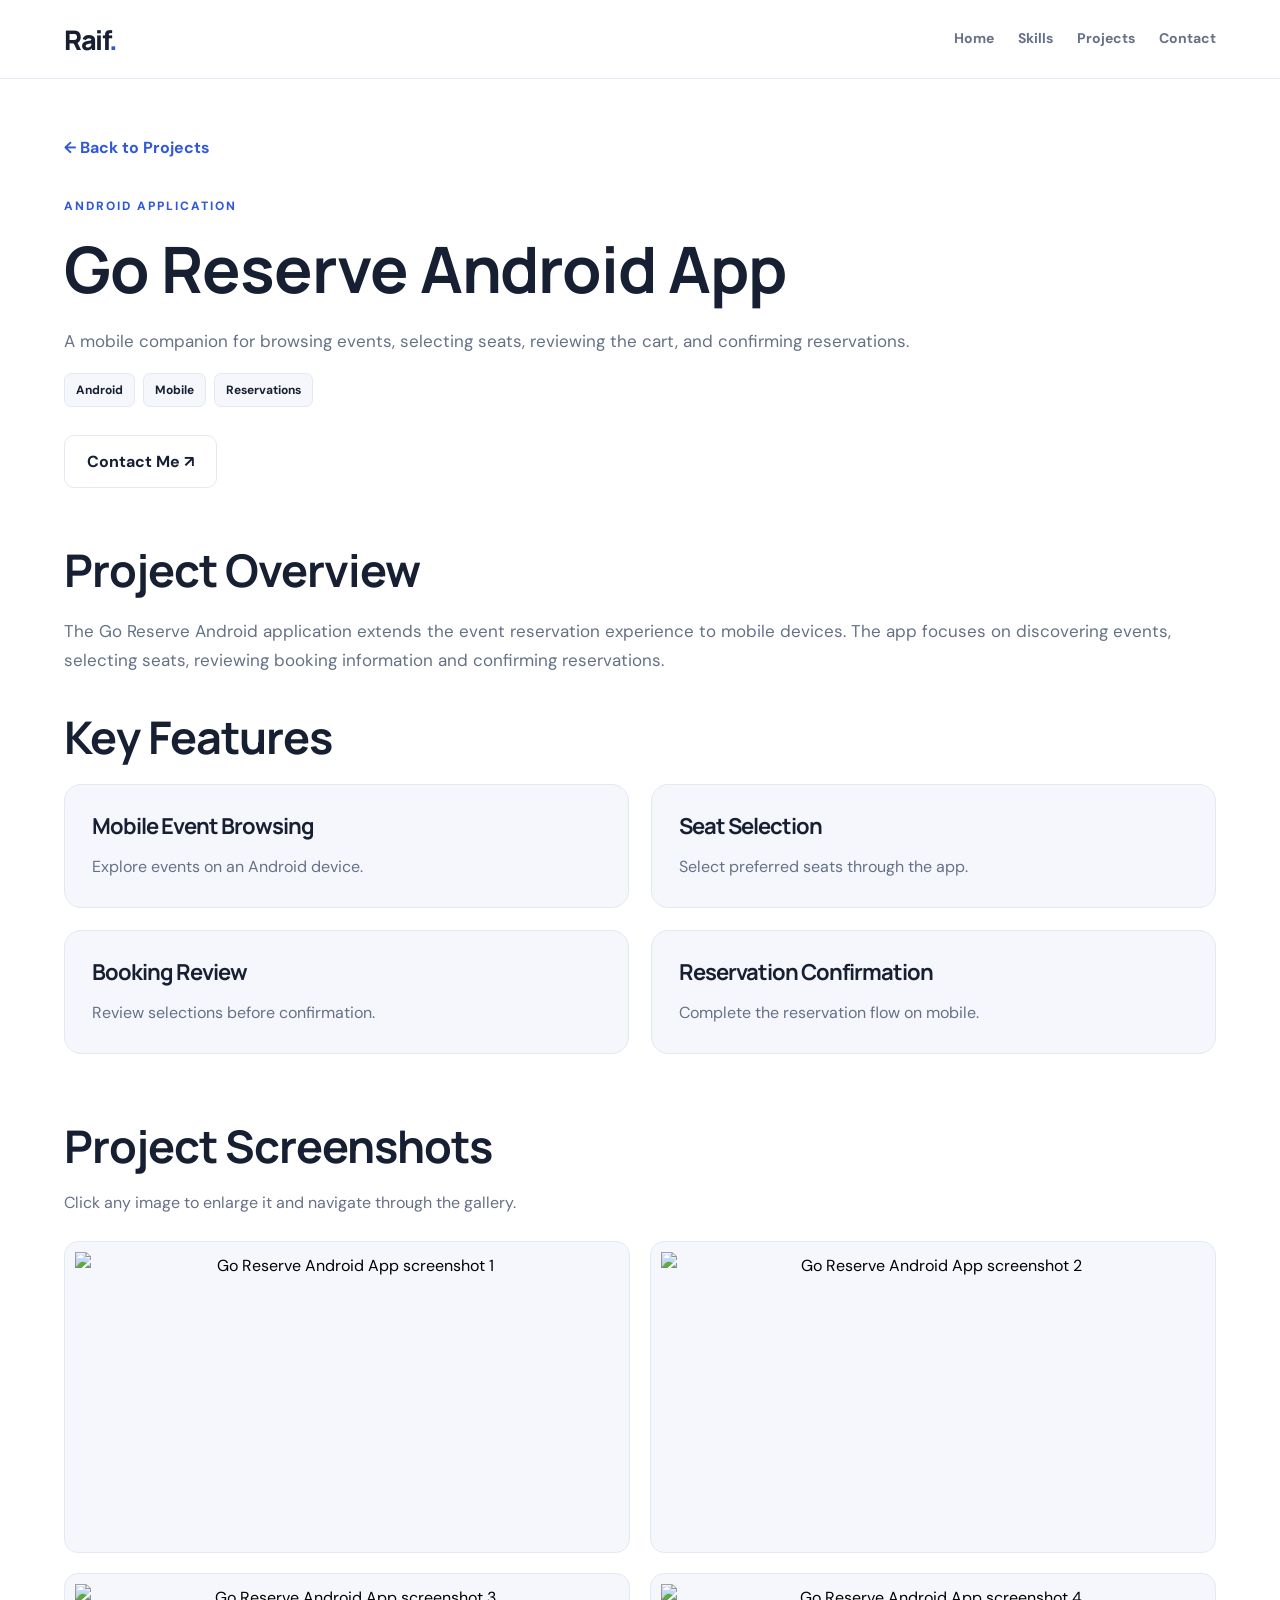
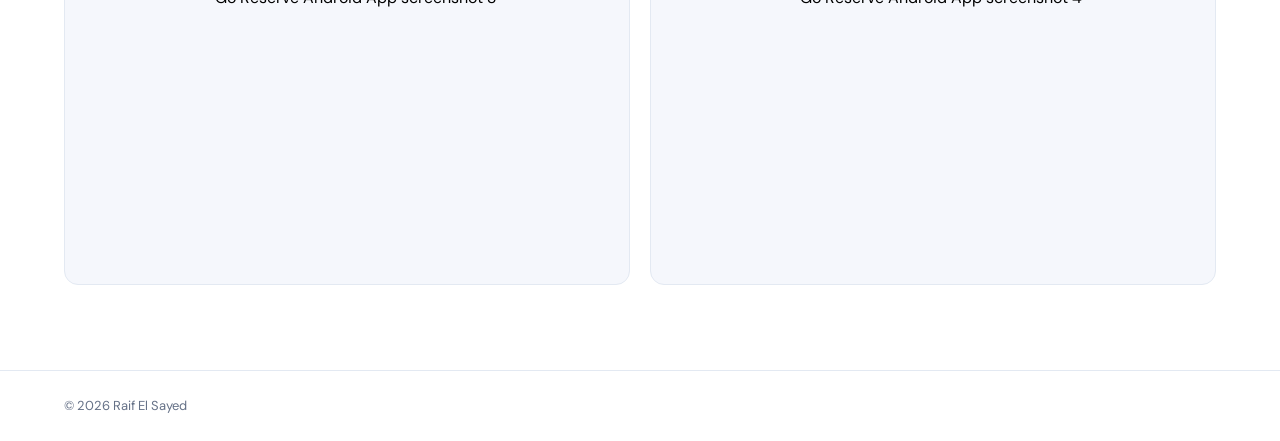
==== android.html @ dcd31631 "Add files via upload" ====
<!DOCTYPE html><html lang="en"><head><meta charset="UTF-8"><meta name="viewport" content="width=device-width,initial-scale=1"><meta name="description" content="Raif El Sayed — Management Information Systems graduate, development projects and portfolio."><title>Go Reserve Android App | Raif El Sayed</title><link rel="stylesheet" href="style.css"><script src="script.js" defer></script></head><body><header class="site-header"><div class="container nav-wrap"><a class="brand" href="index.html#home">Raif<span>.</span></a><nav aria-label="Main navigation"><a href="index.html#home">Home</a><a href="index.html#skills">Skills</a><a href="index.html#projects">Projects</a><a href="index.html#contact">Contact</a></nav></div></header><main class="container project-page"><a class="back-link" href="index.html#projects">← Back to Projects</a><section class="project-intro"><p class="eyebrow">ANDROID APPLICATION</p><h1>Go Reserve Android App</h1><p class="project-description">A mobile companion for browsing events, selecting seats, reviewing the cart, and confirming reservations.</p><div class="tags"><span>Android</span><span>Mobile</span><span>Reservations</span></div><div class="actions"><a class="button button-outline" href="index.html#contact">Contact Me ↗</a></div></section><section class="project-content"><h2>Project Overview</h2><p>The Go Reserve Android application extends the event reservation experience to mobile devices. The app focuses on discovering events, selecting seats, reviewing booking information and confirming reservations.</p><h2>Key Features</h2><div class="features-grid"><article class="feature-card"><h3>Mobile Event Browsing</h3><p>Explore events on an Android device.</p></article><article class="feature-card"><h3>Seat Selection</h3><p>Select preferred seats through the app.</p></article><article class="feature-card"><h3>Booking Review</h3><p>Review selections before confirmation.</p></article><article class="feature-card"><h3>Reservation Confirmation</h3><p>Complete the reservation flow on mobile.</p></article></div></section><section><h2>Project Screenshots</h2><p class="muted">Click any image to enlarge it and navigate through the gallery.</p><div class="screenshots-grid"><button type="button" aria-label="Enlarge screenshot 1"><img src="https://raw.githubusercontent.com/raifelsayed-ctrl/my-portfolio/main/androidapp.jpeg" alt="Go Reserve Android App screenshot 1" loading="lazy"></button><button type="button" aria-label="Enlarge screenshot 2"><img src="https://raw.githubusercontent.com/raifelsayed-ctrl/my-portfolio/main/android-events.jpg" alt="Go Reserve Android App screenshot 2" loading="lazy"></button><button type="button" aria-label="Enlarge screenshot 3"><img src="https://raw.githubusercontent.com/raifelsayed-ctrl/my-portfolio/main/android-seats.jpg" alt="Go Reserve Android App screenshot 3" loading="lazy"></button><button type="button" aria-label="Enlarge screenshot 4"><img src="https://raw.githubusercontent.com/raifelsayed-ctrl/my-portfolio/main/android-confirmation.jpg" alt="Go Reserve Android App screenshot 4" loading="lazy"></button></div></section></main><dialog id="lightbox" class="lightbox" aria-label="Project screenshot viewer"><button class="lightbox-close" data-close aria-label="Close image viewer">✕</button><img alt="Enlarged project screenshot"><div class="lightbox-controls"><button data-prev aria-label="Previous image">← Previous</button><span data-count></span><button data-next aria-label="Next image">Next →</button></div></dialog><footer class="site-footer"><div class="container">© 2026 Raif El Sayed</div></footer></body></html>
---- style.css ----
@import url('https://fonts.googleapis.com/css2?family=DM+Sans:wght@400;500;600;700&family=Manrope:wght@400;600;700;800&display=swap');
:root{--ink:#172033;--muted:#657187;--blue:#3158d8;--line:#e3e9f2;--soft:#f5f7fc;--white:#fff}*{box-sizing:border-box}html{scroll-behavior:smooth;scroll-padding-top:90px}body{margin:0;color:var(--ink);font-family:'DM Sans',sans-serif;line-height:1.7}a{color:inherit;text-decoration:none}button{font:inherit}img{max-width:100%}.container{width:min(1180px,90%);margin:auto}.site-header{position:sticky;top:0;z-index:20;background:#fffffff2;backdrop-filter:blur(12px);border-bottom:1px solid var(--line)}.nav-wrap{min-height:78px;display:flex;align-items:center;justify-content:space-between;gap:20px}.brand{font:800 27px Manrope,sans-serif;letter-spacing:-1.5px}.brand span,.accent{color:var(--blue)}nav{display:flex;gap:24px;flex-wrap:wrap}nav a{font-weight:700;color:var(--muted);font-size:14px}nav a:hover,a:focus-visible{color:var(--blue)}.hero{padding:78px 0;display:flex;align-items:center;justify-content:space-between;gap:45px}.hero-copy{max-width:700px}.eyebrow{font-size:12px;letter-spacing:2px;color:var(--blue);font-weight:800;margin:0 0 16px}h1,h2,h3{font-family:Manrope,sans-serif;letter-spacing:-1px}h1{font-size:clamp(38px,5vw,70px);line-height:1.13;margin:0 0 22px}h1 span{color:var(--blue)}h2{font-size:clamp(30px,4vw,45px);line-height:1.2;margin:0 0 14px}h3{font-size:22px;line-height:1.3;margin:0 0 12px}.lead,.muted,.section-subtitle{color:var(--muted)}.lead{font-size:17px;max-width:650px}.actions{display:flex;gap:12px;flex-wrap:wrap;margin-top:28px}.button{padding:12px 22px;border-radius:10px;font-weight:700;display:inline-flex;align-items:center;justify-content:center;gap:8px;border:1px solid var(--line);transition:.2s}.button:hover{transform:translateY(-3px)}.button-primary{background:var(--blue);border-color:var(--blue);color:white}.button-outline{background:white}.hero-orbit{width:265px;height:265px;border-radius:50%;overflow:hidden;border:6px solid #edf2ff;box-shadow:0 15px 45px #3158d822}.hero-orbit img{width:100%;height:100%;object-fit:cover}.section{padding:70px 0}.soft{background:var(--soft)}.section-heading{display:flex;align-items:end;justify-content:space-between;gap:20px;margin-bottom:30px}.section-subtitle{margin:0;max-width:670px}.skills-grid,.projects-grid,.features-grid{display:grid;grid-template-columns:repeat(2,minmax(0,1fr));gap:22px}.skill-card,.project-card,.feature-card{border:1px solid var(--line);border-radius:17px;background:white;overflow:hidden;transition:transform .2s,box-shadow .2s}.skill-card,.feature-card{padding:27px}.skill-card:hover,.project-card:hover{transform:translateY(-4px);box-shadow:0 16px 35px #17203312}.skill-icon{display:grid;place-items:center;background:#edf2ff;color:var(--blue);width:43px;height:43px;border-radius:10px;font-weight:800;margin-bottom:16px}.tags{display:flex;gap:8px;flex-wrap:wrap}.tags span{background:var(--soft);border:1px solid var(--line);border-radius:7px;padding:6px 11px;font-size:12px;font-weight:700}.language-item{display:flex;justify-content:space-between;gap:10px;padding:10px 0;border-bottom:1px solid var(--line)}.language-item:last-child{border:0}.language-level{color:var(--blue);font-size:12px;font-weight:700}.project-gallery{position:relative;height:290px;background:#f0f4fa}.gallery-image{display:none;width:100%;height:100%;object-fit:contain}.gallery-image.active{display:block}.gallery-arrow{position:absolute;top:50%;transform:translateY(-50%);border:1px solid var(--line);border-radius:50%;width:39px;height:39px;background:#fffffff0;cursor:pointer}.gallery-arrow:hover{background:var(--blue);color:white}.previous{left:12px}.next{right:12px}.gallery-counter{position:absolute;right:12px;bottom:12px;background:#172033d9;color:white;border-radius:16px;padding:3px 11px;font-size:12px}.project-details{padding:26px}.project-type{font-size:11px;letter-spacing:1.5px;color:var(--blue);font-weight:800;margin:0 0 6px}.project-details>p:not(.project-type){color:var(--muted);font-size:15px}.project-title-link:hover{color:var(--blue)}.project-actions{margin-top:20px}.contact-links{display:grid;grid-template-columns:repeat(2,minmax(0,1fr));gap:14px;margin-top:30px}.contact-link{padding:20px;background:white;border:1px solid var(--line);border-radius:12px;display:flex;flex-direction:column;overflow-wrap:anywhere}.contact-link:hover{border-color:var(--blue)}.contact-label{font-size:12px;color:var(--muted);font-weight:700}.site-footer{border-top:1px solid var(--line);padding:24px 0;color:var(--muted);font-size:13px}.project-page{padding:55px 0 85px}.back-link{display:inline-block;color:var(--blue);font-weight:700;margin-bottom:35px}.project-intro{max-width:850px;margin-bottom:55px}.project-intro h1{margin-bottom:22px}.project-description,.project-content>p{font-size:17px;color:var(--muted)}.project-content{margin-bottom:65px}.project-content h2{margin:35px 0 20px}.feature-card{background:var(--soft)}.feature-card p{margin:0;color:var(--muted)}.screenshots-grid{display:grid;grid-template-columns:repeat(2,minmax(0,1fr));gap:20px;margin-top:25px}.screenshots-grid button{border:1px solid var(--line);border-radius:14px;background:var(--soft);padding:10px;cursor:zoom-in;min-width:0}.screenshots-grid img{display:block;width:100%;height:290px;object-fit:contain}.lightbox{border:0;padding:48px 20px 20px;background:#111b2bf5;color:white;max-width:96vw;max-height:96vh;border-radius:12px}.lightbox::backdrop{background:#000b}.lightbox img{display:block;max-width:90vw;max-height:75vh;object-fit:contain}.lightbox-controls{display:flex;justify-content:space-between;align-items:center;gap:16px;margin-top:12px}.lightbox button{background:#ffffff25;border:1px solid #ffffff55;border-radius:8px;color:white;padding:8px 16px;cursor:pointer}.lightbox-close{position:absolute;top:8px;right:10px}.reveal{opacity:0;transform:translateY(15px);transition:opacity .6s,transform .6s}.reveal.visible{opacity:1;transform:none}@media(max-width:850px){.hero{flex-direction:column-reverse;text-align:center;padding:45px 0}.actions{justify-content:center}.hero-orbit{width:185px;height:185px}.section{padding:48px 0}}@media(max-width:600px){.nav-wrap{flex-direction:column;justify-content:center;padding:12px 0;gap:8px}nav{justify-content:center;gap:14px}.skills-grid,.projects-grid,.features-grid,.screenshots-grid,.contact-links{grid-template-columns:1fr}.section-heading{display:block}.project-gallery{height:245px}.screenshots-grid img{height:245px}.skill-card{padding:22px}.hero h1{font-size:40px}}@media(prefers-reduced-motion:reduce){html{scroll-behavior:auto}.reveal{opacity:1;transform:none;transition:none}}
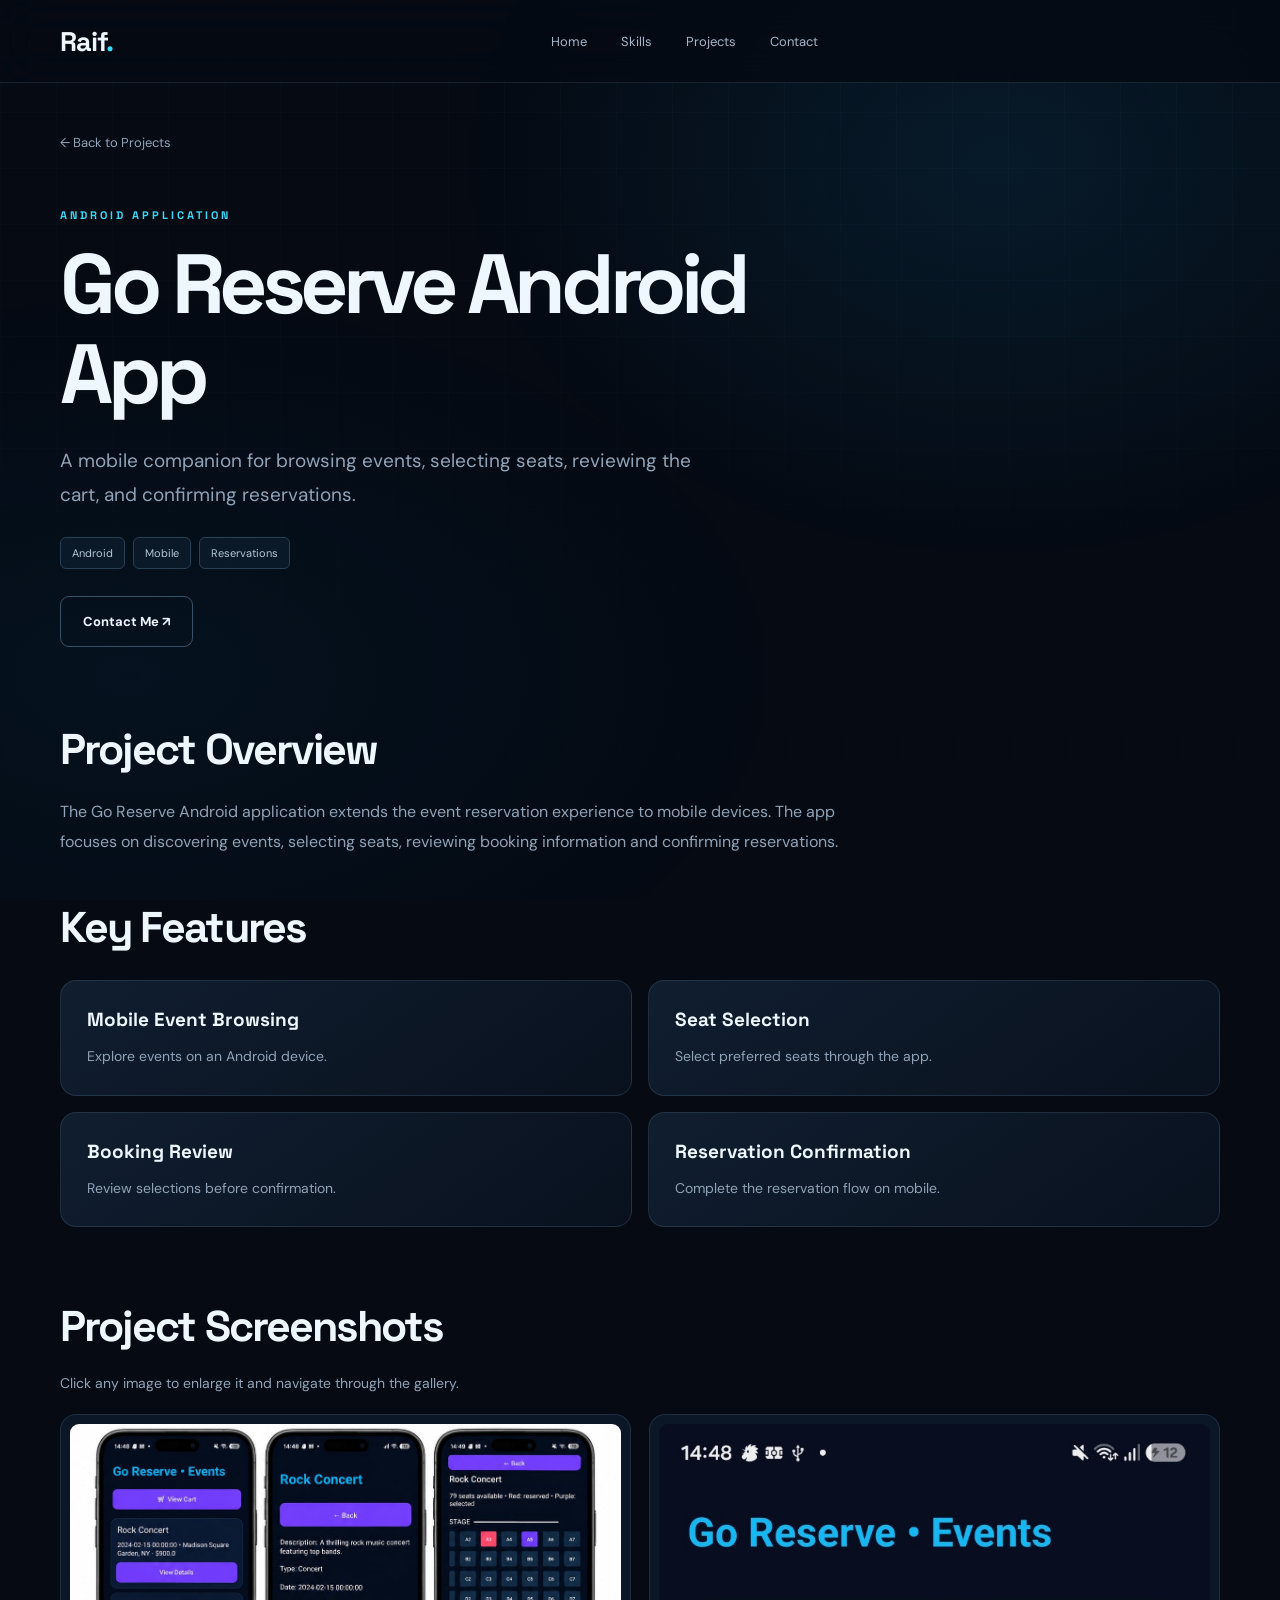
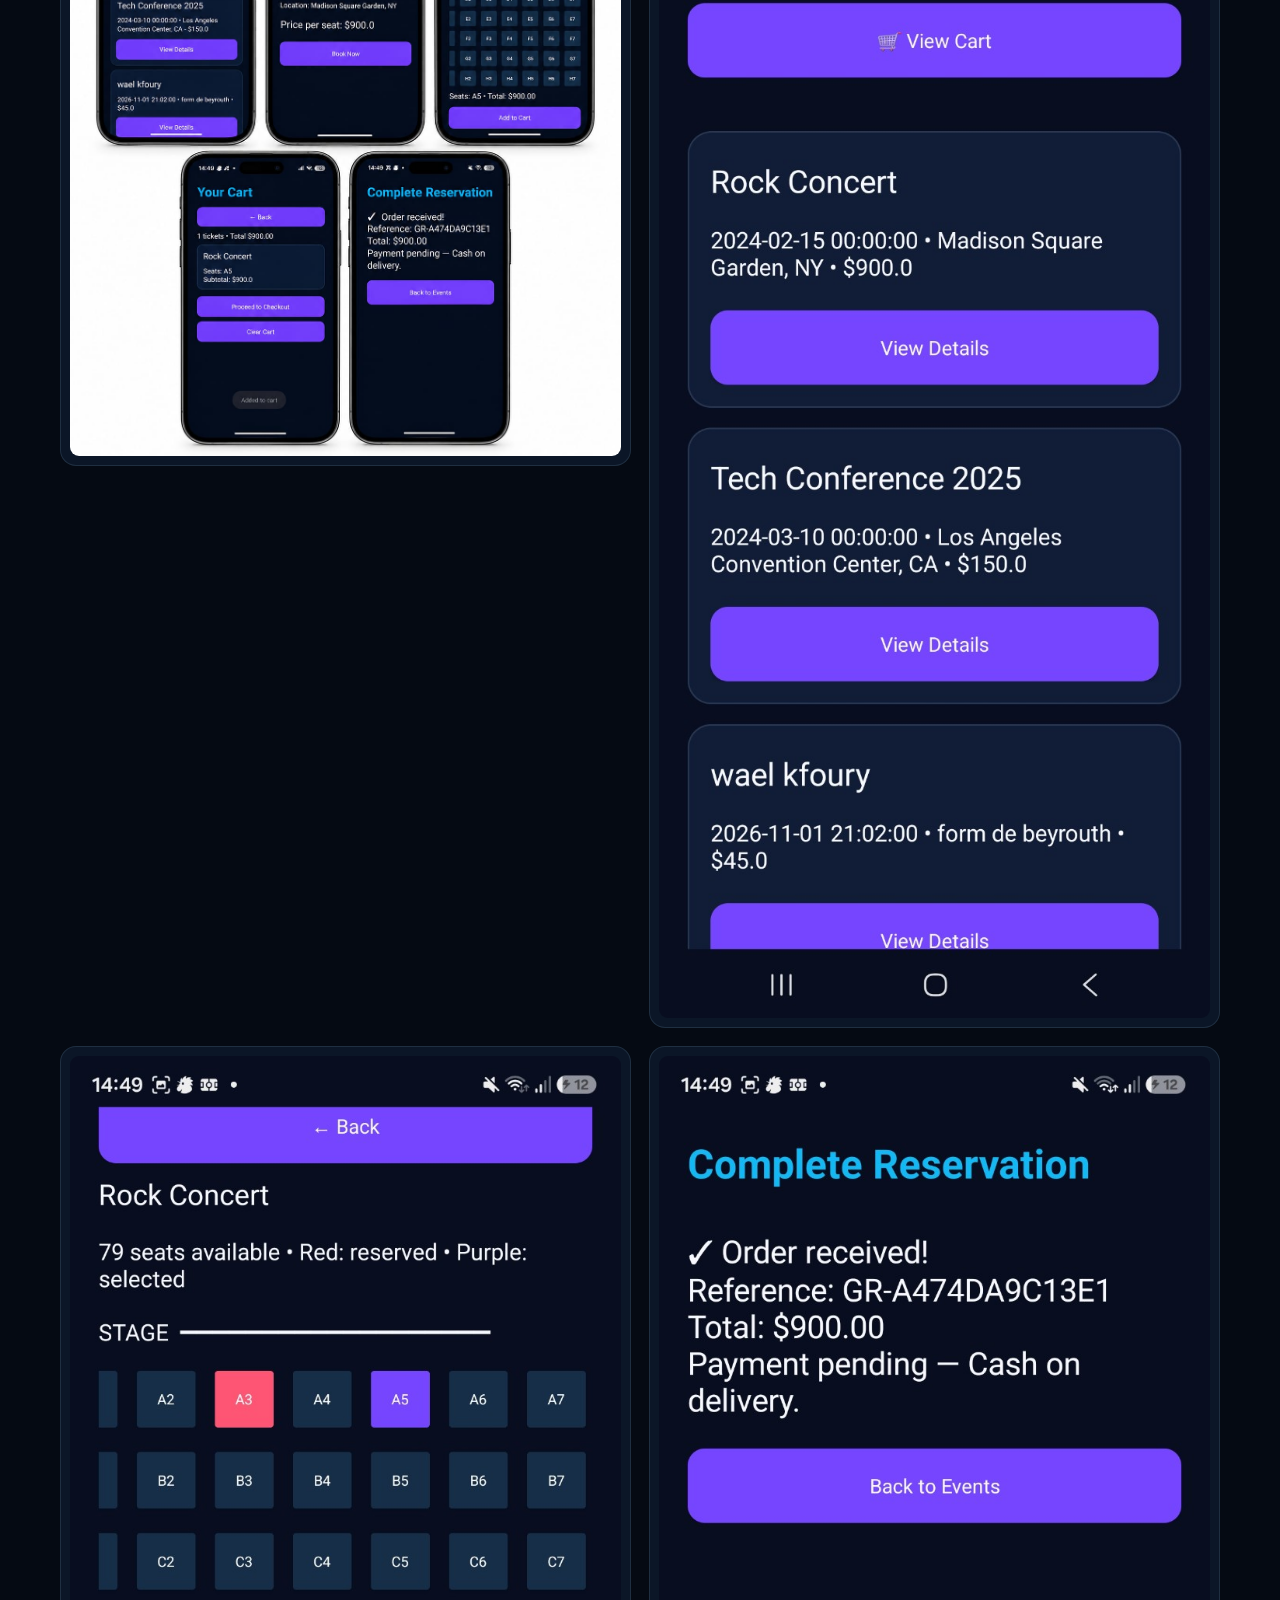
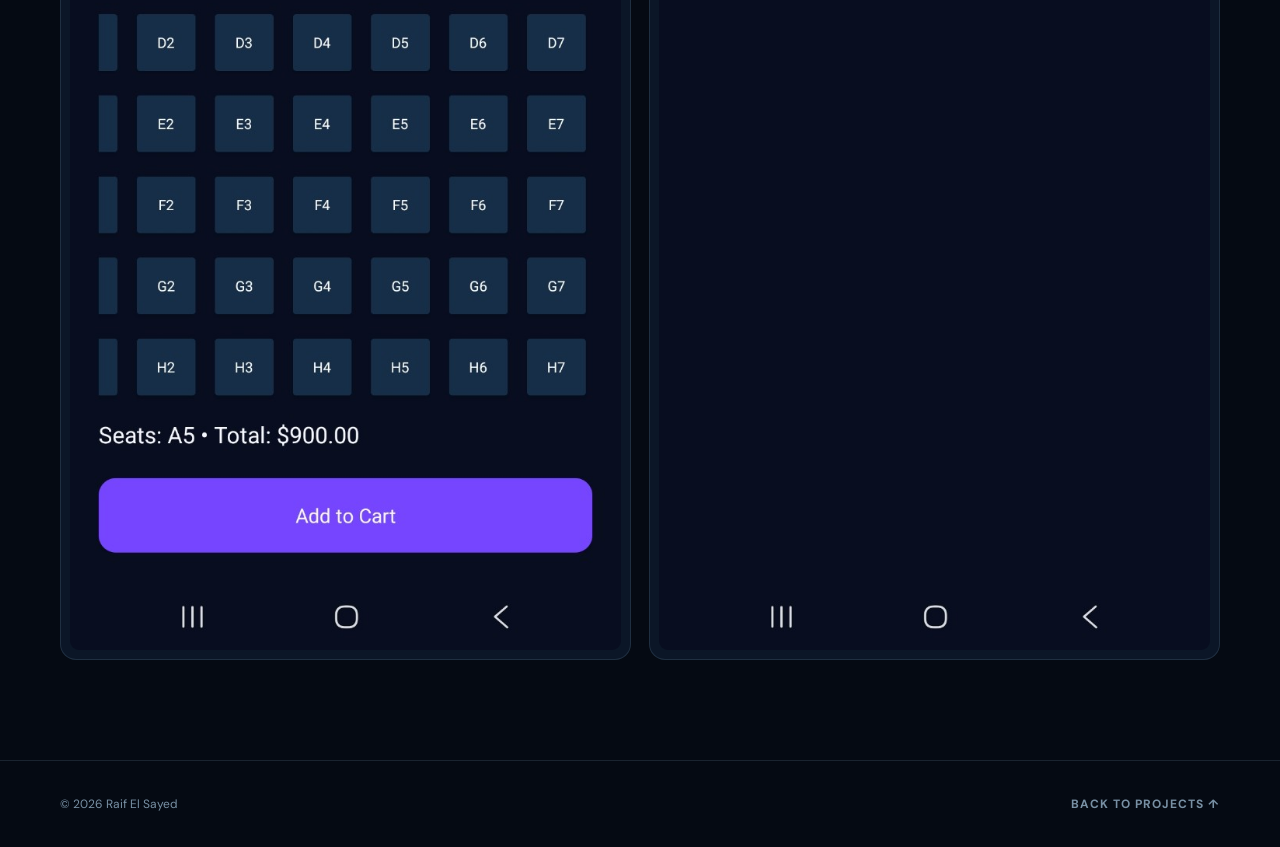
==== commit 8588f7d4: "Add files via upload" ====
--- a/android.html
+++ b/android.html
@@ -1 +1,25 @@
-<!DOCTYPE html><html lang="en"><head><meta charset="UTF-8"><meta name="viewport" content="width=device-width,initial-scale=1"><meta name="description" content="Raif El Sayed — Management Information Systems graduate, development projects and portfolio."><title>Go Reserve Android App | Raif El Sayed</title><link rel="stylesheet" href="style.css"><script src="script.js" defer></script></head><body><header class="site-header"><div class="container nav-wrap"><a class="brand" href="index.html#home">Raif<span>.</span></a><nav aria-label="Main navigation"><a href="index.html#home">Home</a><a href="index.html#skills">Skills</a><a href="index.html#projects">Projects</a><a href="index.html#contact">Contact</a></nav></div></header><main class="container project-page"><a class="back-link" href="index.html#projects">← Back to Projects</a><section class="project-intro"><p class="eyebrow">ANDROID APPLICATION</p><h1>Go Reserve Android App</h1><p class="project-description">A mobile companion for browsing events, selecting seats, reviewing the cart, and confirming reservations.</p><div class="tags"><span>Android</span><span>Mobile</span><span>Reservations</span></div><div class="actions"><a class="button button-outline" href="index.html#contact">Contact Me ↗</a></div></section><section class="project-content"><h2>Project Overview</h2><p>The Go Reserve Android application extends the event reservation experience to mobile devices. The app focuses on discovering events, selecting seats, reviewing booking information and confirming reservations.</p><h2>Key Features</h2><div class="features-grid"><article class="feature-card"><h3>Mobile Event Browsing</h3><p>Explore events on an Android device.</p></article><article class="feature-card"><h3>Seat Selection</h3><p>Select preferred seats through the app.</p></article><article class="feature-card"><h3>Booking Review</h3><p>Review selections before confirmation.</p></article><article class="feature-card"><h3>Reservation Confirmation</h3><p>Complete the reservation flow on mobile.</p></article></div></section><section><h2>Project Screenshots</h2><p class="muted">Click any image to enlarge it and navigate through the gallery.</p><div class="screenshots-grid"><button type="button" aria-label="Enlarge screenshot 1"><img src="https://raw.githubusercontent.com/raifelsayed-ctrl/my-portfolio/main/androidapp.jpeg" alt="Go Reserve Android App screenshot 1" loading="lazy"></button><button type="button" aria-label="Enlarge screenshot 2"><img src="https://raw.githubusercontent.com/raifelsayed-ctrl/my-portfolio/main/android-events.jpg" alt="Go Reserve Android App screenshot 2" loading="lazy"></button><button type="button" aria-label="Enlarge screenshot 3"><img src="https://raw.githubusercontent.com/raifelsayed-ctrl/my-portfolio/main/android-seats.jpg" alt="Go Reserve Android App screenshot 3" loading="lazy"></button><button type="button" aria-label="Enlarge screenshot 4"><img src="https://raw.githubusercontent.com/raifelsayed-ctrl/my-portfolio/main/android-confirmation.jpg" alt="Go Reserve Android App screenshot 4" loading="lazy"></button></div></section></main><dialog id="lightbox" class="lightbox" aria-label="Project screenshot viewer"><button class="lightbox-close" data-close aria-label="Close image viewer">✕</button><img alt="Enlarged project screenshot"><div class="lightbox-controls"><button data-prev aria-label="Previous image">← Previous</button><span data-count></span><button data-next aria-label="Next image">Next →</button></div></dialog><footer class="site-footer"><div class="container">© 2026 Raif El Sayed</div></footer></body></html>+<!doctype html>
+<html lang="en">
+<head>
+<meta charset="utf-8">
+<meta name="viewport" content="width=device-width, initial-scale=1">
+<meta name="description" content="Go Reserve Android App — Raif El Sayed portfolio project.">
+<title>Go Reserve Android App | Raif El Sayed</title>
+<link rel="preconnect" href="https://fonts.googleapis.com">
+<link rel="preconnect" href="https://fonts.gstatic.com" crossorigin>
+<link href="https://fonts.googleapis.com/css2?family=DM+Sans:wght@400;500;600;700&family=Space+Grotesk:wght@400;500;600;700&display=swap" rel="stylesheet">
+<link rel="stylesheet" href="style.css">
+<script src="script.js" defer></script>
+</head>
+<body>
+<div class="progress" aria-hidden="true"></div>
+<header class="site-header"><div class="container nav-wrap"><a class="brand" href="index.html#home">Raif<span>.</span></a><button class="menu-toggle" aria-label="Toggle menu" aria-expanded="false">☰</button><nav aria-label="Main navigation"><a href="index.html#home">Home</a><a href="index.html#skills">Skills</a><a href="index.html#projects">Projects</a><a href="index.html#contact">Contact</a></nav></div></header>
+<main class="container project-page">
+<a class="back-link" href="index.html#projects">← Back to Projects</a>
+<section class="project-intro"><p class="eyebrow">ANDROID APPLICATION</p><h1>Go Reserve Android App</h1><p class="project-description">A mobile companion for browsing events, selecting seats, reviewing the cart, and confirming reservations.</p><div class="tags"><span>Android</span><span>Mobile</span><span>Reservations</span></div><div class="actions"><a class="button secondary" href="index.html#contact">Contact Me ↗</a></div></section>
+<section class="project-content"><h2>Project Overview</h2><p>The Go Reserve Android application extends the event reservation experience to mobile devices. The app focuses on discovering events, selecting seats, reviewing booking information and confirming reservations.</p><h2>Key Features</h2><div class="features-grid"><article class="feature-card"><h3>Mobile Event Browsing</h3><p>Explore events on an Android device.</p></article><article class="feature-card"><h3>Seat Selection</h3><p>Select preferred seats through the app.</p></article><article class="feature-card"><h3>Booking Review</h3><p>Review selections before confirmation.</p></article><article class="feature-card"><h3>Reservation Confirmation</h3><p>Complete the reservation flow on mobile.</p></article></div></section>
+<section class="project-gallery"><h2>Project Screenshots</h2><p class="muted">Click any image to enlarge it and navigate through the gallery.</p><div class="screenshots-grid"><button type="button" aria-label="Enlarge screenshot 1"><img src="androidapp.jpeg" alt="Go Reserve Android App screenshot 1" loading="lazy"></button><button type="button" aria-label="Enlarge screenshot 2"><img src="android-events.jpg" alt="Go Reserve Android App screenshot 2" loading="lazy"></button><button type="button" aria-label="Enlarge screenshot 3"><img src="android-seats.jpg" alt="Go Reserve Android App screenshot 3" loading="lazy"></button><button type="button" aria-label="Enlarge screenshot 4"><img src="android-confirmation.jpg" alt="Go Reserve Android App screenshot 4" loading="lazy"></button></div></section>
+</main>
+<dialog id="lightbox" class="lightbox" aria-label="Project screenshot viewer"><button class="lightbox-close" data-close aria-label="Close image viewer">✕</button><img alt="Enlarged project screenshot"><div class="lightbox-controls"><button data-prev aria-label="Previous image">← Previous</button><span data-count></span><button data-next aria-label="Next image">Next →</button></div></dialog>
+<footer class="site-footer"><div class="container footer-inner"><span>© 2026 Raif El Sayed</span><a href="index.html#projects">BACK TO PROJECTS ↑</a></div></footer>
+</body></html>
--- a/style.css
+++ b/style.css
@@ -1,2 +1,897 @@
-@import url('https://fonts.googleapis.com/css2?family=DM+Sans:wght@400;500;600;700&family=Manrope:wght@400;600;700;800&display=swap');
-:root{--ink:#172033;--muted:#657187;--blue:#3158d8;--line:#e3e9f2;--soft:#f5f7fc;--white:#fff}*{box-sizing:border-box}html{scroll-behavior:smooth;scroll-padding-top:90px}body{margin:0;color:var(--ink);font-family:'DM Sans',sans-serif;line-height:1.7}a{color:inherit;text-decoration:none}button{font:inherit}img{max-width:100%}.container{width:min(1180px,90%);margin:auto}.site-header{position:sticky;top:0;z-index:20;background:#fffffff2;backdrop-filter:blur(12px);border-bottom:1px solid var(--line)}.nav-wrap{min-height:78px;display:flex;align-items:center;justify-content:space-between;gap:20px}.brand{font:800 27px Manrope,sans-serif;letter-spacing:-1.5px}.brand span,.accent{color:var(--blue)}nav{display:flex;gap:24px;flex-wrap:wrap}nav a{font-weight:700;color:var(--muted);font-size:14px}nav a:hover,a:focus-visible{color:var(--blue)}.hero{padding:78px 0;display:flex;align-items:center;justify-content:space-between;gap:45px}.hero-copy{max-width:700px}.eyebrow{font-size:12px;letter-spacing:2px;color:var(--blue);font-weight:800;margin:0 0 16px}h1,h2,h3{font-family:Manrope,sans-serif;letter-spacing:-1px}h1{font-size:clamp(38px,5vw,70px);line-height:1.13;margin:0 0 22px}h1 span{color:var(--blue)}h2{font-size:clamp(30px,4vw,45px);line-height:1.2;margin:0 0 14px}h3{font-size:22px;line-height:1.3;margin:0 0 12px}.lead,.muted,.section-subtitle{color:var(--muted)}.lead{font-size:17px;max-width:650px}.actions{display:flex;gap:12px;flex-wrap:wrap;margin-top:28px}.button{padding:12px 22px;border-radius:10px;font-weight:700;display:inline-flex;align-items:center;justify-content:center;gap:8px;border:1px solid var(--line);transition:.2s}.button:hover{transform:translateY(-3px)}.button-primary{background:var(--blue);border-color:var(--blue);color:white}.button-outline{background:white}.hero-orbit{width:265px;height:265px;border-radius:50%;overflow:hidden;border:6px solid #edf2ff;box-shadow:0 15px 45px #3158d822}.hero-orbit img{width:100%;height:100%;object-fit:cover}.section{padding:70px 0}.soft{background:var(--soft)}.section-heading{display:flex;align-items:end;justify-content:space-between;gap:20px;margin-bottom:30px}.section-subtitle{margin:0;max-width:670px}.skills-grid,.projects-grid,.features-grid{display:grid;grid-template-columns:repeat(2,minmax(0,1fr));gap:22px}.skill-card,.project-card,.feature-card{border:1px solid var(--line);border-radius:17px;background:white;overflow:hidden;transition:transform .2s,box-shadow .2s}.skill-card,.feature-card{padding:27px}.skill-card:hover,.project-card:hover{transform:translateY(-4px);box-shadow:0 16px 35px #17203312}.skill-icon{display:grid;place-items:center;background:#edf2ff;color:var(--blue);width:43px;height:43px;border-radius:10px;font-weight:800;margin-bottom:16px}.tags{display:flex;gap:8px;flex-wrap:wrap}.tags span{background:var(--soft);border:1px solid var(--line);border-radius:7px;padding:6px 11px;font-size:12px;font-weight:700}.language-item{display:flex;justify-content:space-between;gap:10px;padding:10px 0;border-bottom:1px solid var(--line)}.language-item:last-child{border:0}.language-level{color:var(--blue);font-size:12px;font-weight:700}.project-gallery{position:relative;height:290px;background:#f0f4fa}.gallery-image{display:none;width:100%;height:100%;object-fit:contain}.gallery-image.active{display:block}.gallery-arrow{position:absolute;top:50%;transform:translateY(-50%);border:1px solid var(--line);border-radius:50%;width:39px;height:39px;background:#fffffff0;cursor:pointer}.gallery-arrow:hover{background:var(--blue);color:white}.previous{left:12px}.next{right:12px}.gallery-counter{position:absolute;right:12px;bottom:12px;background:#172033d9;color:white;border-radius:16px;padding:3px 11px;font-size:12px}.project-details{padding:26px}.project-type{font-size:11px;letter-spacing:1.5px;color:var(--blue);font-weight:800;margin:0 0 6px}.project-details>p:not(.project-type){color:var(--muted);font-size:15px}.project-title-link:hover{color:var(--blue)}.project-actions{margin-top:20px}.contact-links{display:grid;grid-template-columns:repeat(2,minmax(0,1fr));gap:14px;margin-top:30px}.contact-link{padding:20px;background:white;border:1px solid var(--line);border-radius:12px;display:flex;flex-direction:column;overflow-wrap:anywhere}.contact-link:hover{border-color:var(--blue)}.contact-label{font-size:12px;color:var(--muted);font-weight:700}.site-footer{border-top:1px solid var(--line);padding:24px 0;color:var(--muted);font-size:13px}.project-page{padding:55px 0 85px}.back-link{display:inline-block;color:var(--blue);font-weight:700;margin-bottom:35px}.project-intro{max-width:850px;margin-bottom:55px}.project-intro h1{margin-bottom:22px}.project-description,.project-content>p{font-size:17px;color:var(--muted)}.project-content{margin-bottom:65px}.project-content h2{margin:35px 0 20px}.feature-card{background:var(--soft)}.feature-card p{margin:0;color:var(--muted)}.screenshots-grid{display:grid;grid-template-columns:repeat(2,minmax(0,1fr));gap:20px;margin-top:25px}.screenshots-grid button{border:1px solid var(--line);border-radius:14px;background:var(--soft);padding:10px;cursor:zoom-in;min-width:0}.screenshots-grid img{display:block;width:100%;height:290px;object-fit:contain}.lightbox{border:0;padding:48px 20px 20px;background:#111b2bf5;color:white;max-width:96vw;max-height:96vh;border-radius:12px}.lightbox::backdrop{background:#000b}.lightbox img{display:block;max-width:90vw;max-height:75vh;object-fit:contain}.lightbox-controls{display:flex;justify-content:space-between;align-items:center;gap:16px;margin-top:12px}.lightbox button{background:#ffffff25;border:1px solid #ffffff55;border-radius:8px;color:white;padding:8px 16px;cursor:pointer}.lightbox-close{position:absolute;top:8px;right:10px}.reveal{opacity:0;transform:translateY(15px);transition:opacity .6s,transform .6s}.reveal.visible{opacity:1;transform:none}@media(max-width:850px){.hero{flex-direction:column-reverse;text-align:center;padding:45px 0}.actions{justify-content:center}.hero-orbit{width:185px;height:185px}.section{padding:48px 0}}@media(max-width:600px){.nav-wrap{flex-direction:column;justify-content:center;padding:12px 0;gap:8px}nav{justify-content:center;gap:14px}.skills-grid,.projects-grid,.features-grid,.screenshots-grid,.contact-links{grid-template-columns:1fr}.section-heading{display:block}.project-gallery{height:245px}.screenshots-grid img{height:245px}.skill-card{padding:22px}.hero h1{font-size:40px}}@media(prefers-reduced-motion:reduce){html{scroll-behavior:auto}.reveal{opacity:1;transform:none;transition:none}}
+:root {
+  --bg:#050a13;
+  --panel:#0b1422;
+  --panel2:#0e1a2b;
+  --cyan:#38d9f5;
+  --text:#eef7ff;
+  --muted:#91a3b7;
+  --border:rgba(149,185,211,.15)
+}
+
+* {
+  box-sizing:border-box
+}
+
+html {
+  scroll-behavior:smooth;
+  scroll-padding-top:90px
+}
+
+body {
+  margin:0;
+  background:var(--bg);
+  color:var(--text);
+  font-family:'DM Sans',sans-serif;
+  overflow-x:hidden
+}
+
+body:before {
+  content:"";
+  position:fixed;
+  inset:0;
+  pointer-events:none;
+  z-index:-2;
+  background:radial-gradient(ellipse at 78% 18%,rgba(23,125,178,.15),transparent 38%),radial-gradient(ellipse at 10% 75%,rgba(8,90,136,.10),transparent 40%);
+  animation:ambient 12s ease-in-out infinite alternate
+}
+
+body:after {
+  content:"";
+  position:fixed;
+  inset:0;
+  z-index:-1;
+  pointer-events:none;
+  background-image:linear-gradient(rgba(128,170,190,.035) 1px,transparent 1px),linear-gradient(90deg,rgba(128,170,190,.035) 1px,transparent 1px);
+  background-size:56px 56px;
+  mask-image:linear-gradient(#000,transparent 90%)
+}
+
+@keyframes ambient {
+  to {
+  transform:scale(1.15);
+  filter:hue-rotate(24deg)
+}
+
+
+}
+
+a {
+  color:inherit;
+  text-decoration:none
+}
+
+button {
+  font:inherit
+}
+
+.container {
+  width:min(1160px,calc(100% - 48px));
+  margin:auto
+}
+
+.site-header {
+  position:sticky;
+  top:0;
+  z-index:30;
+  border-bottom:1px solid var(--border);
+  background:rgba(5,10,19,.78);
+  backdrop-filter:blur(24px)
+}
+
+.nav-wrap {
+  height:82px;
+  display:flex;
+  align-items:center;
+  gap:36px
+}
+
+.brand {
+  font:700 27px 'Space Grotesk',sans-serif;
+  letter-spacing:-1px
+}
+
+.brand span,.accent,h2 em {
+  color:var(--cyan)
+}
+
+.brand small {
+  font:500 10px 'DM Sans';
+  letter-spacing:2px;
+  color:#70869d
+}
+
+.nav-wrap nav {
+  display:flex;
+  gap:34px;
+  margin:auto
+}
+
+.nav-wrap nav a {
+  font-size:13px;
+  color:#a6b6c8;
+  transition:color .2s
+}
+
+.nav-wrap nav a:hover,.site-footer a:hover {
+  color:var(--cyan)
+}
+
+.nav-cta {
+  border:1px solid #335365;
+  border-radius:8px;
+  padding:11px 17px;
+  font-size:12px;
+  font-weight:700;
+  transition:.3s
+}
+
+.nav-cta:hover {
+  background:var(--cyan);
+  color:#06111d
+}
+
+.menu-toggle {
+  display:none
+}
+
+.progress {
+  position:fixed;
+  top:0;
+  left:0;
+  width:0;
+  height:2px;
+  background:var(--cyan);
+  z-index:100;
+  box-shadow:0 0 14px var(--cyan)
+}
+
+.cursor-glow {
+  position:fixed;
+  width:500px;
+  height:500px;
+  border-radius:50%;
+  background:radial-gradient(circle,rgba(25,165,206,.075),transparent 65%);
+  pointer-events:none;
+  z-index:0;
+  transform:translate(-50%,-50%);
+  opacity:0
+}
+
+.hero {
+  min-height:calc(100vh - 82px);
+  display:grid;
+  grid-template-columns:1.18fr .82fr;
+  align-items:center;
+  gap:55px;
+  padding-top:65px;
+  padding-bottom:55px
+}
+
+.eyebrow {
+  font:700 11px 'Space Grotesk';
+  letter-spacing:3px;
+  color:var(--cyan);
+  display:flex;
+  align-items:center;
+  gap:12px
+}
+
+.pulse {
+  height:7px;
+  width:7px;
+  border-radius:50%;
+  background:var(--cyan);
+  box-shadow:0 0 0 7px rgba(56,217,245,.09);
+  animation:pulse 2s infinite
+}
+
+@keyframes pulse {
+  50% {
+  box-shadow:0 0 0 13px rgba(56,217,245,0)
+}
+
+
+}
+
+h1,h2,h3 {
+  font-family:'Space Grotesk',sans-serif
+}
+
+h1 {
+  font-size:clamp(62px,7.4vw,106px);
+  line-height:1.02;
+  letter-spacing:-.075em;
+  margin:27px 0 28px
+}
+
+h1 span {
+  color:var(--cyan);
+  text-shadow:0 0 80px rgba(56,217,245,.18)
+}
+
+.lead {
+  font-size:15px;
+  line-height:1.95;
+  color:var(--muted);
+  max-width:640px
+}
+
+.actions {
+  display:flex;
+  gap:12px;
+  flex-wrap:wrap;
+  margin-top:35px
+}
+
+.button {
+  padding:16px 22px;
+  border-radius:9px;
+  font-size:13px;
+  font-weight:700;
+  display:inline-flex;
+  gap:25px;
+  justify-content:space-between;
+  transition:transform .25s,box-shadow .25s,border-color .25s
+}
+
+.button:hover {
+  transform:translateY(-4px)
+}
+
+.primary {
+  background:var(--cyan);
+  color:#03111b;
+  box-shadow:0 10px 45px rgba(56,217,245,.13)
+}
+
+.primary:hover {
+  box-shadow:0 12px 50px rgba(56,217,245,.3)
+}
+
+.secondary {
+  border:1px solid #385268
+}
+
+.secondary:hover {
+  border-color:var(--cyan)
+}
+
+.hero-bottom {
+  display:flex;
+  justify-content:space-between;
+  gap:10px;
+  color:#587186;
+  font-size:10px;
+  letter-spacing:2px;
+  margin-top:75px
+}
+
+.hero-art {
+  position:relative;
+  display:grid;
+  place-items:center;
+  min-height:490px
+}
+
+.photo-frame {
+  width:min(100%,380px);
+  aspect-ratio:4/5;
+  position:relative;
+  border:1px solid rgba(56,217,245,.45);
+  border-radius:190px 190px 22px 22px;
+  padding:12px;
+  transform:rotate(2deg);
+  transition:transform .5s
+}
+
+.photo-frame:hover {
+  transform:rotate(0deg) translateY(-8px)
+}
+
+.photo-frame img {
+  width:100%;
+  height:100%;
+  object-fit:cover;
+  object-position:center top;
+  border-radius:180px 180px 12px 12px;
+  filter:saturate(.82) contrast(1.07)
+}
+
+.photo-corner {
+  position:absolute;
+  width:55px;
+  height:55px;
+  border-color:var(--cyan)
+}
+
+.photo-corner.top {
+  top:-12px;
+  right:-12px;
+  border-top:2px solid;
+  border-right:2px solid
+}
+
+.photo-corner.bottom {
+  bottom:-12px;
+  left:-12px;
+  border-bottom:2px solid;
+  border-left:2px solid
+}
+
+.photo-glow {
+  position:absolute;
+  z-index:-1;
+  width:90%;
+  height:80%;
+  background:rgba(0,167,218,.2);
+  filter:blur(85px)
+}
+
+.orbit-label {
+  position:absolute;
+  right:-8px;
+  bottom:50px;
+  color:var(--cyan);
+  background:#0c1c2c;
+  border:1px solid #26506a;
+  border-radius:10px;
+  padding:15px 19px;
+  font:500 13px monospace;
+  box-shadow:0 20px 50px #0009
+}
+
+.section {
+  padding:125px 0
+}
+
+.section-soft {
+  background:linear-gradient(180deg,rgba(11,22,37,.65),rgba(7,14,26,.55));
+  border-block:1px solid rgba(120,160,190,.07)
+}
+
+.section-heading {
+  display:flex;
+  justify-content:space-between;
+  align-items:end;
+  gap:25px;
+  margin-bottom:48px
+}
+
+h2 {
+  font-size:clamp(40px,5vw,68px);
+  letter-spacing:-.065em;
+  margin:16px 0
+}
+
+h2 em {
+  font-style:normal
+}
+
+.section-subtitle {
+  color:var(--muted);
+  line-height:1.8;
+  font-size:15px;
+  max-width:550px
+}
+
+.skills-grid {
+  display:grid;
+  grid-template-columns:repeat(6,1fr);
+  gap:16px
+}
+
+.skill-card {
+  grid-column:span 2;
+  min-height:250px;
+  padding:29px;
+  background:linear-gradient(145deg,#101e30,#09111e);
+  border:1px solid var(--border);
+  border-radius:18px;
+  transition:border-color .3s,box-shadow .3s,transform .25s;
+  transform-style:preserve-3d
+}
+
+.skill-card:nth-child(4),.skill-card:nth-child(5) {
+  grid-column:span 3
+}
+
+.skill-card:hover {
+  border-color:rgba(56,217,245,.55);
+  box-shadow:0 20px 50px #0005,0 0 45px rgba(56,217,245,.05)
+}
+
+.card-number {
+  font:600 12px monospace;
+  color:var(--cyan)
+}
+
+.skill-card h3 {
+  font-size:21px;
+  letter-spacing:-.04em;
+  margin:25px 0 22px
+}
+
+.tags {
+  display:flex;
+  gap:8px;
+  flex-wrap:wrap
+}
+
+.tags span {
+  border:1px solid #284154;
+  background:rgba(24,48,69,.35);
+  border-radius:6px;
+  padding:8px 11px;
+  color:#b5c7d7;
+  font-size:11px
+}
+
+.language-row {
+  display:flex;
+  justify-content:space-between;
+  border-bottom:1px solid var(--border);
+  padding:10px 0;
+  font-size:13px;
+  color:#bdc9d7
+}
+
+.language-row strong {
+  color:var(--cyan);
+  font-weight:500
+}
+
+.project-count {
+  font:700 11px monospace;
+  color:var(--cyan);
+  border:1px solid #264454;
+  padding:13px 18px;
+  border-radius:40px;
+  white-space:nowrap
+}
+
+.projects-list {
+  display:grid;
+  gap:27px
+}
+
+.project-card {
+  display:grid;
+  grid-template-columns:1.1fr .9fr;
+  min-height:360px;
+  border:1px solid var(--border);
+  border-radius:22px;
+  background:linear-gradient(125deg,#0c1726,#0b1320);
+  overflow:hidden;
+  transition:border-color .3s,box-shadow .3s
+}
+
+.project-card:hover {
+  border-color:rgba(56,217,245,.4);
+  box-shadow:0 25px 70px #0007
+}
+
+.project-card:nth-child(even) .project-image {
+  order:2
+}
+
+.project-image {
+  position:relative;
+  display:flex;
+  align-items:center;
+  justify-content:center;
+  background:#101d2d;
+  overflow:hidden;
+  min-height:310px
+}
+
+.project-image img {
+  width:100%;
+  height:100%;
+  object-fit:cover;
+  transition:transform .7s cubic-bezier(.2,.7,.2,1),filter .5s;
+  filter:saturate(.9)
+}
+
+.project-image:hover img {
+  transform:scale(1.07);
+  filter:saturate(1.1)
+}
+
+.project-image:after {
+  content:"";
+  position:absolute;
+  inset:0;
+  background:linear-gradient(180deg,transparent 55%,rgba(2,9,17,.5));
+  pointer-events:none
+}
+
+.android-image img {
+  object-fit:contain;
+  padding:25px
+}
+
+.image-link {
+  position:absolute;
+  z-index:2;
+  bottom:22px;
+  left:22px;
+  background:var(--cyan);
+  color:#06121b;
+  font-size:11px;
+  font-weight:800;
+  padding:12px 15px;
+  border-radius:7px
+}
+
+.project-details {
+  padding:44px;
+  display:flex;
+  flex-direction:column;
+  align-items:flex-start;
+  justify-content:center
+}
+
+.project-type {
+  font:700 11px 'Space Grotesk';
+  letter-spacing:2px;
+  color:var(--cyan)
+}
+
+.project-details h3 {
+  font-size:clamp(29px,3.5vw,45px);
+  letter-spacing:-.055em;
+  margin:14px 0
+}
+
+.project-details>p:not(.project-type) {
+  font-size:14px;
+  line-height:1.9;
+  color:var(--muted);
+  margin:0 0 22px
+}
+
+.project-button {
+  display:flex;
+  justify-content:space-between;
+  gap:40px;
+  align-items:center;
+  margin-top:29px;
+  border-bottom:1px solid var(--cyan);
+  padding:0 0 12px;
+  font-size:13px;
+  font-weight:700;
+  transition:gap .3s
+}
+
+.project-button:hover {
+  gap:55px;
+  color:var(--cyan)
+}
+
+.contact-grid {
+  display:grid;
+  grid-template-columns:1fr 1fr;
+  gap:14px
+}
+
+.contact-link {
+  position:relative;
+  display:flex;
+  flex-direction:column;
+  gap:13px;
+  padding:30px;
+  background:#0c1827;
+  border:1px solid var(--border);
+  border-radius:15px;
+  min-height:130px;
+  transition:transform .3s,border-color .3s
+}
+
+.contact-link:hover {
+  transform:translateY(-5px);
+  border-color:var(--cyan)
+}
+
+.contact-link>span {
+  color:var(--cyan);
+  font-size:12px
+}
+
+.contact-link strong {
+  font:600 clamp(14px,1.6vw,20px) 'Space Grotesk';
+  overflow-wrap:anywhere
+}
+
+.contact-link b {
+  position:absolute;
+  right:25px;
+  top:27px;
+  color:var(--cyan)
+}
+
+.site-footer {
+  border-top:1px solid var(--border)
+}
+
+.footer-inner {
+  display:flex;
+  justify-content:space-between;
+  padding:35px 0;
+  font-size:12px;
+  color:#7890a4
+}
+
+.footer-inner a {
+  font-weight:700;
+  letter-spacing:1px
+}
+
+.reveal {
+  opacity:0;
+  transform:translateY(48px);
+  transition:opacity .85s,transform .85s cubic-bezier(.2,.8,.2,1)
+}
+
+.reveal.visible {
+  opacity:1;
+  transform:translateY(0)
+}
+
+::selection {
+  background:var(--cyan);
+  color:#06121b
+}
+
+@media(max-width:900px) {
+  .hero {
+  grid-template-columns:1fr;
+  gap:25px;
+  padding-top:65px
+}
+
+.hero-art {
+  min-height:380px;
+  grid-row:1
+}
+
+.photo-frame {
+  width:260px
+}
+
+.orbit-label {
+  right:12%;
+  bottom:20px
+}
+
+.hero-bottom {
+  margin-top:45px
+}
+
+.skills-grid {
+  grid-template-columns:repeat(2,1fr)
+}
+
+.skill-card,.skill-card:nth-child(4),.skill-card:nth-child(5) {
+  grid-column:span 1
+}
+
+.project-details {
+  padding:30px
+}
+
+
+}
+
+@media(max-width:650px) {
+  .container {
+  width:min(100% - 32px,1160px)
+}
+
+.nav-wrap {
+  height:68px
+}
+
+.brand small,.nav-cta {
+  display:none
+}
+
+.menu-toggle {
+  display:block;
+  margin-left:auto;
+  border:1px solid #345168;
+  color:var(--cyan);
+  background:#0b1928;
+  padding:8px 12px;
+  border-radius:7px
+}
+
+.nav-wrap nav {
+  display:none;
+  position:absolute;
+  top:68px;
+  left:0;
+  right:0;
+  flex-direction:column;
+  gap:0;
+  background:#07111d;
+  border-bottom:1px solid var(--border);
+  padding:12px 16px
+}
+
+.nav-wrap nav.open {
+  display:flex
+}
+
+.nav-wrap nav a {
+  padding:14px
+}
+
+.hero {
+  padding-top:35px
+}
+
+.hero-art {
+  min-height:310px
+}
+
+.photo-frame {
+  width:215px
+}
+
+.orbit-label {
+  right:0;
+  font-size:11px
+}
+
+.hero-bottom {
+  font-size:9px
+}
+
+h1 {
+  font-size:clamp(54px,12vw,78px)
+}
+
+.lead {
+  font-size:14px
+}
+
+.section {
+  padding:80px 0
+}
+
+.skills-grid,.contact-grid {
+  grid-template-columns:1fr
+}
+
+.skill-card,.skill-card:nth-child(4),.skill-card:nth-child(5) {
+  grid-column:auto;
+  min-height:auto
+}
+
+.section-heading {
+  align-items:start;
+  flex-direction:column
+}
+
+.project-card {
+  grid-template-columns:1fr
+}
+
+.project-card:nth-child(even) .project-image {
+  order:0
+}
+
+.project-image {
+  min-height:220px;
+  height:245px
+}
+
+.project-details {
+  padding:25px
+}
+
+.project-details h3 {
+  font-size:32px
+}
+
+.footer-inner {
+  gap:15px;
+  flex-wrap:wrap
+}
+
+.cursor-glow {
+  display:none
+}
+
+
+}
+
+@media(prefers-reduced-motion:reduce) {
+  *,*:before,*:after {
+  animation:none!important;
+  transition:none!important;
+  scroll-behavior:auto!important
+}
+
+.reveal {
+  opacity:1;
+  transform:none
+}
+
+
+}
+
+
+/* Mobile project image improvements */
+@media (max-width: 650px) {
+  .project-card,
+  .project-image,
+  .project-details {
+    width: 100%;
+    min-width: 0;
+    max-width: 100%;
+  }
+
+  .project-card {
+    grid-template-columns: minmax(0, 1fr);
+  }
+
+  .project-image {
+    height: auto;
+    min-height: 0;
+    aspect-ratio: 16 / 10;
+  }
+
+  .project-image img {
+    display: block;
+    width: 100%;
+    height: 100%;
+    max-width: 100%;
+    object-fit: contain;
+  }
+
+  .project-details {
+    overflow-wrap: anywhere;
+  }
+}
+
+
+/* PROJECT DETAIL PAGES — responsive layout and image gallery */
+.project-page{padding-top:48px;padding-bottom:100px;min-width:0}
+.back-link{display:inline-flex;align-items:center;color:var(--muted);font-size:13px;margin-bottom:46px}
+.back-link:hover{color:var(--cyan)}
+.project-intro{max-width:820px;margin-bottom:75px}
+.project-intro h1{font-size:clamp(42px,7vw,84px);letter-spacing:-.065em;line-height:1.07;margin:18px 0 24px;overflow-wrap:break-word}
+.project-description{max-width:670px;font-size:clamp(15px,2vw,19px);line-height:1.8;color:var(--muted)}
+.project-intro .tags{margin-top:25px}.project-intro .actions{margin-top:27px}
+.project-content{margin-bottom:72px}.project-content>p{max-width:780px;line-height:1.85;color:var(--muted)}
+.project-page h2{font-size:clamp(28px,4vw,43px);letter-spacing:-.045em;margin:44px 0 20px}
+.features-grid{display:grid;grid-template-columns:repeat(2,minmax(0,1fr));gap:16px;margin-top:25px}
+.feature-card{background:linear-gradient(145deg,#101e30,#09111e);border:1px solid var(--border);border-radius:16px;padding:26px;min-width:0}
+.feature-card h3{font-size:19px;margin:0 0 12px}.feature-card p{font-size:14px;line-height:1.75;color:var(--muted);margin:0}
+.project-gallery .muted{color:var(--muted);font-size:14px;margin-bottom:22px}
+.screenshots-grid{display:grid;grid-template-columns:repeat(2,minmax(0,1fr));gap:18px;align-items:start}
+.screenshots-grid button{appearance:none;display:block;width:100%;min-width:0;margin:0;padding:9px;background:#0b1627;border:1px solid var(--border);border-radius:16px;cursor:zoom-in;overflow:hidden;transition:border-color .25s,transform .25s,box-shadow .25s}
+.screenshots-grid button:hover{border-color:var(--cyan);transform:translateY(-4px);box-shadow:0 18px 45px #0007}
+.screenshots-grid img{display:block;width:100%;max-width:100%;height:auto;object-fit:contain;border-radius:9px}
+.lightbox{position:fixed;inset:0;width:min(95vw,1200px);max-width:95vw;max-height:94dvh;padding:52px 16px 18px;background:#07111d;color:var(--text);border:1px solid #345365;border-radius:16px;overflow:auto}
+.lightbox::backdrop{background:rgba(0,0,0,.88);backdrop-filter:blur(7px)}
+.lightbox>img{display:block;max-width:100%;max-height:calc(94dvh - 145px);width:auto;height:auto;object-fit:contain;margin:auto}
+.lightbox-close{position:absolute;right:12px;top:10px;background:transparent;border:0;color:var(--text);font-size:24px;cursor:pointer}
+.lightbox-controls{display:flex;align-items:center;justify-content:center;gap:20px;margin-top:18px}
+.lightbox-controls button{background:#10243a;color:var(--text);border:1px solid #335168;border-radius:8px;padding:10px 15px;cursor:pointer}
+.lightbox-controls button:hover{border-color:var(--cyan)}
+@media(max-width:650px){
+ .project-page{padding-top:26px;padding-bottom:70px}
+ .back-link{margin-bottom:25px}
+ .project-intro{margin-bottom:48px}
+ .project-intro h1{font-size:clamp(38px,10vw,56px)}
+ .project-content{margin-bottom:45px}
+ .project-page h2{margin:30px 0 15px}
+ .features-grid,.screenshots-grid{grid-template-columns:minmax(0,1fr);gap:14px}
+ .feature-card{padding:20px}
+ .screenshots-grid button{padding:6px;border-radius:12px}
+ .screenshots-grid img{width:100%;height:auto;object-fit:contain}
+ .lightbox{width:98vw;max-width:98vw;padding:46px 8px 12px}
+ .lightbox-controls{gap:10px}.lightbox-controls button{font-size:12px;padding:9px}
+}
